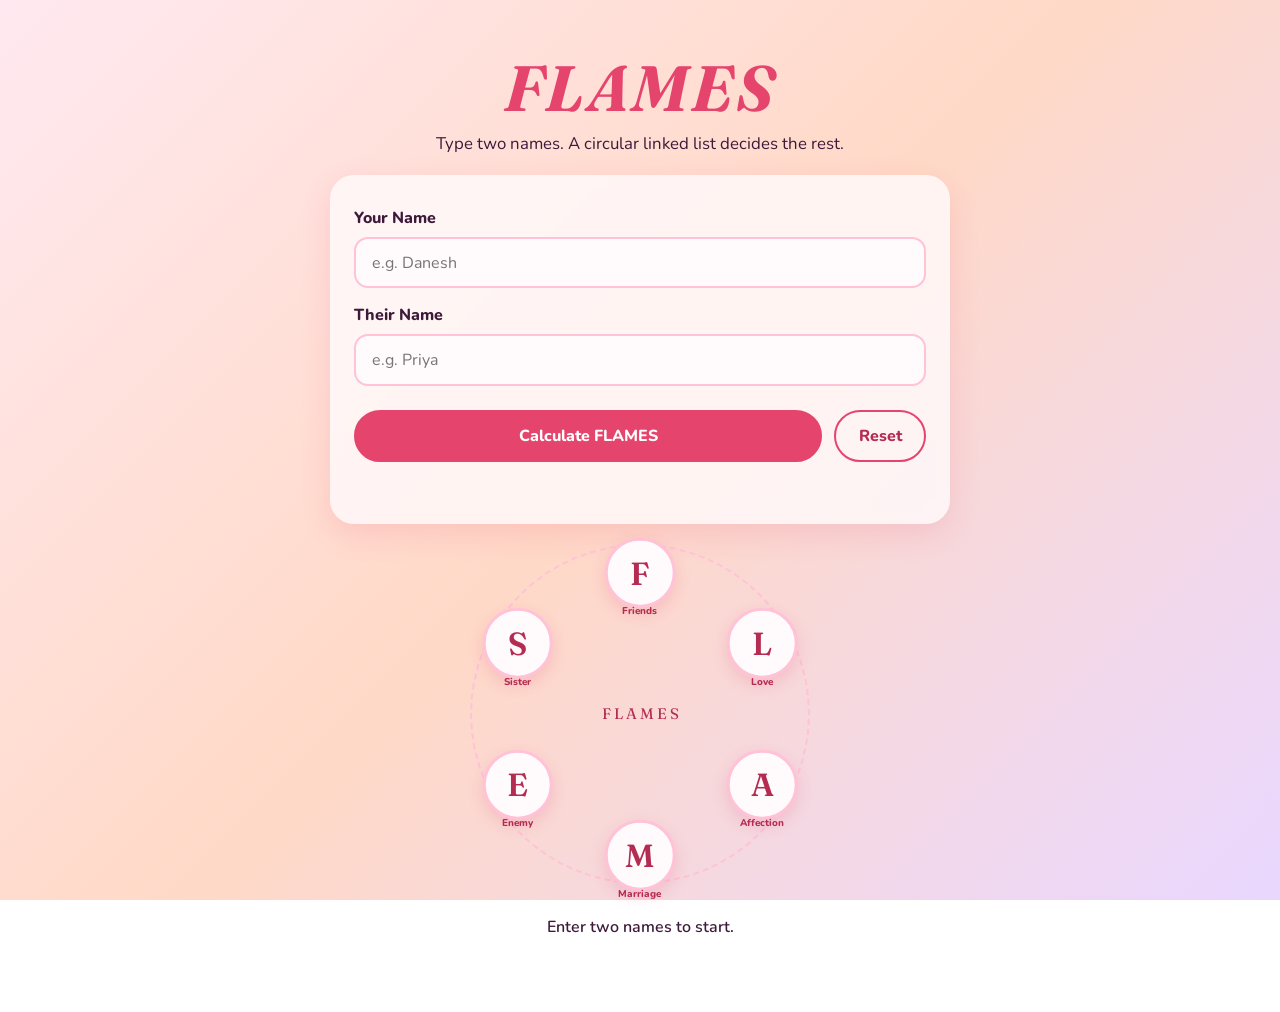
==== index.html @ c9de3b39 "Add FLAMES calculator with CSLL-based Josephus algorithm" ====
<!DOCTYPE html>
<html lang="en">
<head>
  <meta charset="UTF-8" />
  <meta name="viewport" content="width=device-width, initial-scale=1.0" />
  <title>FLAMES – Relationship Calculator</title>
  <link rel="preconnect" href="https://fonts.googleapis.com" />
  <link rel="preconnect" href="https://fonts.gstatic.com" crossorigin />
  <link href="https://fonts.googleapis.com/css2?family=Fraunces:ital,wght@0,600;1,600&family=Nunito:wght@400;600;800&display=swap" rel="stylesheet" />
  <link rel="stylesheet" href="style.css" />
</head>
<body>
  <!-- Floating hearts are injected here by script.js -->
  <div class="hearts" id="hearts" aria-hidden="true"></div>

  <main class="app">
    <header class="title">
      <h1>FLAMES</h1>
      <p>Type two names. A circular linked list decides the rest.</p>
    </header>

    <!-- 1. INPUT FORM -->
    <form class="card form" id="flamesForm" novalidate>
      <label for="name1">Your Name</label>
      <input id="name1" type="text" placeholder="e.g. Danesh" autocomplete="off" maxlength="40" />

      <label for="name2">Their Name</label>
      <input id="name2" type="text" placeholder="e.g. Priya" autocomplete="off" maxlength="40" />

      <div class="buttons">
        <button type="submit" class="btn primary" id="calcBtn">Calculate FLAMES</button>
        <button type="button" class="btn ghost" id="resetBtn">Reset</button>
      </div>
      <!-- Validation messages appear here -->
      <p class="message" id="message" role="alert" aria-live="polite"></p>
    </form>

    <!-- 2. CANCELLATION SUMMARY -->
    <section class="card summary" id="summary" hidden>
      <h2>Letters left after cancelling</h2>
      <p class="chips" id="leftover"></p>
      <p class="count">Elimination number: <strong id="countNum">0</strong></p>
    </section>

    <!-- 3. FLAMES RING (one tile per node of the circular list) -->
    <section class="stage" aria-label="FLAMES elimination">
      <div class="ring" id="ring">
        <div class="ring-center" id="ringCenter">F L A M E S</div>
      </div>
      <p class="log" id="log" aria-live="polite">Enter two names to start.</p>
    </section>

    <!-- 4. RESULT CARD -->
    <section class="card result" id="result" hidden>
      <div class="result-letter" id="resultLetter">F</div>
      <h2 id="resultWord">Friends</h2>
      <p id="resultText"></p>
    </section>
  </main>

  <script src="script.js"></script>
</body>
</html>
---- style.css ----
/* ===== Design tokens ===== */
:root {
  --blush: #ffe9f0;
  --petal: #ffc2d6;
  --rose: #e5446d;
  --rose-dark: #b52c52;
  --plum: #3d1a3a;
  --peach: #ffd9c7;
  --lilac: #e9d7ff;
  --white: #fffafc;
  --font-head: "Fraunces", Georgia, serif;
  --font-body: "Nunito", system-ui, sans-serif;
}
 
* { box-sizing: border-box; margin: 0; padding: 0; }
 
body {
  font-family: var(--font-body);
  color: var(--plum);
  min-height: 100vh;
  background: linear-gradient(135deg, var(--blush), var(--peach) 50%, var(--lilac));
  background-attachment: fixed;
  overflow-x: hidden;
}
 
/* ===== Layout ===== */
.app {
  position: relative;
  z-index: 1;
  width: min(100% - 2rem, 560px);
  margin: 0 auto;
  padding: 2rem 0 3rem;
  display: grid;
  gap: 1.25rem;
}
 
.title { text-align: center; }
.title h1 {
  font-family: var(--font-head);
  font-style: italic;
  font-size: clamp(2.6rem, 10vw, 4rem);
  color: var(--rose);
  letter-spacing: 0.04em;
}
.title p { margin-top: 0.3rem; font-size: 1.05rem; }
 
.card {
  background: rgba(255, 250, 252, 0.8);
  backdrop-filter: blur(6px);
  border-radius: 24px;
  padding: 1.5rem;
  box-shadow: 0 10px 30px rgba(229, 68, 109, 0.15);
}
 
/* ===== Form ===== */
.form { display: grid; gap: 0.5rem; }
.form label { font-weight: 800; margin-top: 0.5rem; }
.form input {
  font: inherit;
  padding: 0.8rem 1rem;
  border: 2px solid var(--petal);
  border-radius: 14px;
  background: var(--white);
  color: var(--plum);
  transition: border-color 0.2s, box-shadow 0.2s;
}
.form input:focus-visible {
  outline: none;
  border-color: var(--rose);
  box-shadow: 0 0 0 4px rgba(229, 68, 109, 0.2);
}
 
.buttons { display: flex; gap: 0.75rem; margin-top: 1rem; flex-wrap: wrap; }
.btn {
  font: inherit;
  font-weight: 800;
  padding: 0.8rem 1.4rem;
  border-radius: 999px;
  border: 2px solid var(--rose);
  cursor: pointer;
  transition: transform 0.15s, background 0.2s;
}
.btn:focus-visible { outline: 3px solid var(--plum); outline-offset: 3px; }
.btn:active { transform: scale(0.96); }
.btn.primary { flex: 1 1 200px; background: var(--rose); color: #fff; }
.btn.primary:hover:not(:disabled) { background: var(--rose-dark); }
.btn.primary:disabled { opacity: 0.6; cursor: wait; }
.btn.ghost { background: transparent; color: var(--rose-dark); }
.btn.ghost:hover { background: var(--petal); }
 
.message { min-height: 1.4em; margin-top: 0.5rem; color: var(--rose-dark); font-weight: 600; }
 
/* ===== Summary ===== */
.summary h2 { font-family: var(--font-head); font-size: 1.2rem; margin-bottom: 0.6rem; }
.chips { display: flex; flex-wrap: wrap; gap: 0.35rem; min-height: 2rem; }
.chip {
  background: var(--petal);
  border-radius: 8px;
  padding: 0.15rem 0.55rem;
  font-weight: 800;
}
.count { margin-top: 0.8rem; }
.count strong { font-size: 1.5rem; color: var(--rose); }
 
/* ===== FLAMES ring =====
   Each tile's left/top is set in script.js so the six
   tiles sit on a circle, just like the circular list. */
.stage { text-align: center; }
.ring {
  position: relative;
  width: min(86vw, 340px);
  aspect-ratio: 1;
  margin: 0 auto;
  border-radius: 50%;
  border: 2px dashed var(--petal);
}
.ring-center {
  position: absolute;
  inset: 32%;
  display: grid;
  place-items: center;
  text-align: center;
  font-family: var(--font-head);
  font-size: 0.95rem;
  color: var(--rose-dark);
}
.ring-center.num { font-size: 2.4rem; }
 
.tile {
  position: absolute;
  width: 21%;
  aspect-ratio: 1;
  transform: translate(-50%, -50%);
  display: grid;
  place-items: center;
  border-radius: 50%;
  background: var(--white);
  border: 3px solid var(--petal);
  font-family: var(--font-head);
  font-size: clamp(1.4rem, 7vw, 2rem);
  font-weight: 600;
  color: var(--rose-dark);
  box-shadow: 0 6px 16px rgba(229, 68, 109, 0.18);
  transition: background 0.4s, color 0.4s, border-color 0.4s, opacity 0.6s, filter 0.6s;
}
.tile small {
  position: absolute;
  bottom: -1.3em;
  font-family: var(--font-body);
  font-size: 0.62rem;
  font-weight: 800;
  white-space: nowrap;
}
.tile.pointing { border-color: var(--rose); animation: pulse 0.5s ease 2; }
.tile.out {
  opacity: 0.3;
  filter: grayscale(1);
  background: #eee;
  border-color: #ccc;
  text-decoration: line-through;
}
.tile.winner {
  background: var(--rose);
  color: #fff;
  border-color: var(--rose-dark);
  animation: glow 1.2s ease-in-out infinite alternate;
  z-index: 2;
}
 
.log { margin-top: 2rem; min-height: 3em; font-weight: 600; }
 
/* ===== Result card ===== */
.result { text-align: center; }
.result:not([hidden]) { animation: pop 0.6s cubic-bezier(0.2, 1.4, 0.4, 1); }
.result-letter {
  width: 5rem; height: 5rem;
  margin: 0 auto 0.6rem;
  display: grid; place-items: center;
  border-radius: 50%;
  background: linear-gradient(135deg, var(--rose), #ff8fab);
  color: #fff;
  font-family: var(--font-head);
  font-size: 2.6rem;
}
.result h2 { font-family: var(--font-head); font-size: 2rem; color: var(--rose); }
.result p { margin-top: 0.4rem; }
 
/* ===== Floating hearts (background) ===== */
.hearts { position: fixed; inset: 0; pointer-events: none; z-index: 0; overflow: hidden; }
.heart {
  position: absolute;
  bottom: -2rem;
  opacity: 0;
  animation: floatUp linear infinite;
}
 
/* ===== Animations ===== */
@keyframes floatUp {
  0%   { transform: translateY(0) rotate(0deg); opacity: 0; }
  10%  { opacity: 0.55; }
  100% { transform: translateY(-110vh) rotate(25deg); opacity: 0; }
}
@keyframes pulse { 50% { transform: translate(-50%, -50%) scale(1.18); } }
@keyframes glow {
  from { box-shadow: 0 0 10px rgba(229, 68, 109, 0.5); }
  to   { box-shadow: 0 0 34px rgba(229, 68, 109, 0.95); }
}
@keyframes pop { from { transform: scale(0.6); opacity: 0; } to { transform: scale(1); opacity: 1; } }
 
/* ===== Responsive ===== */
@media (min-width: 768px) {
  .app { width: min(100% - 4rem, 620px); padding-top: 3rem; }
}
@media (max-width: 380px) {
  .card { padding: 1.1rem; }
  .tile small { display: none; }
}
 
/* Respect people who turn animations off */
@media (prefers-reduced-motion: reduce) {
  *, *::before, *::after { animation-duration: 0.01ms !important; animation-iteration-count: 1 !important; transition-duration: 0.01ms !important; }
  .hearts { display: none; }
}
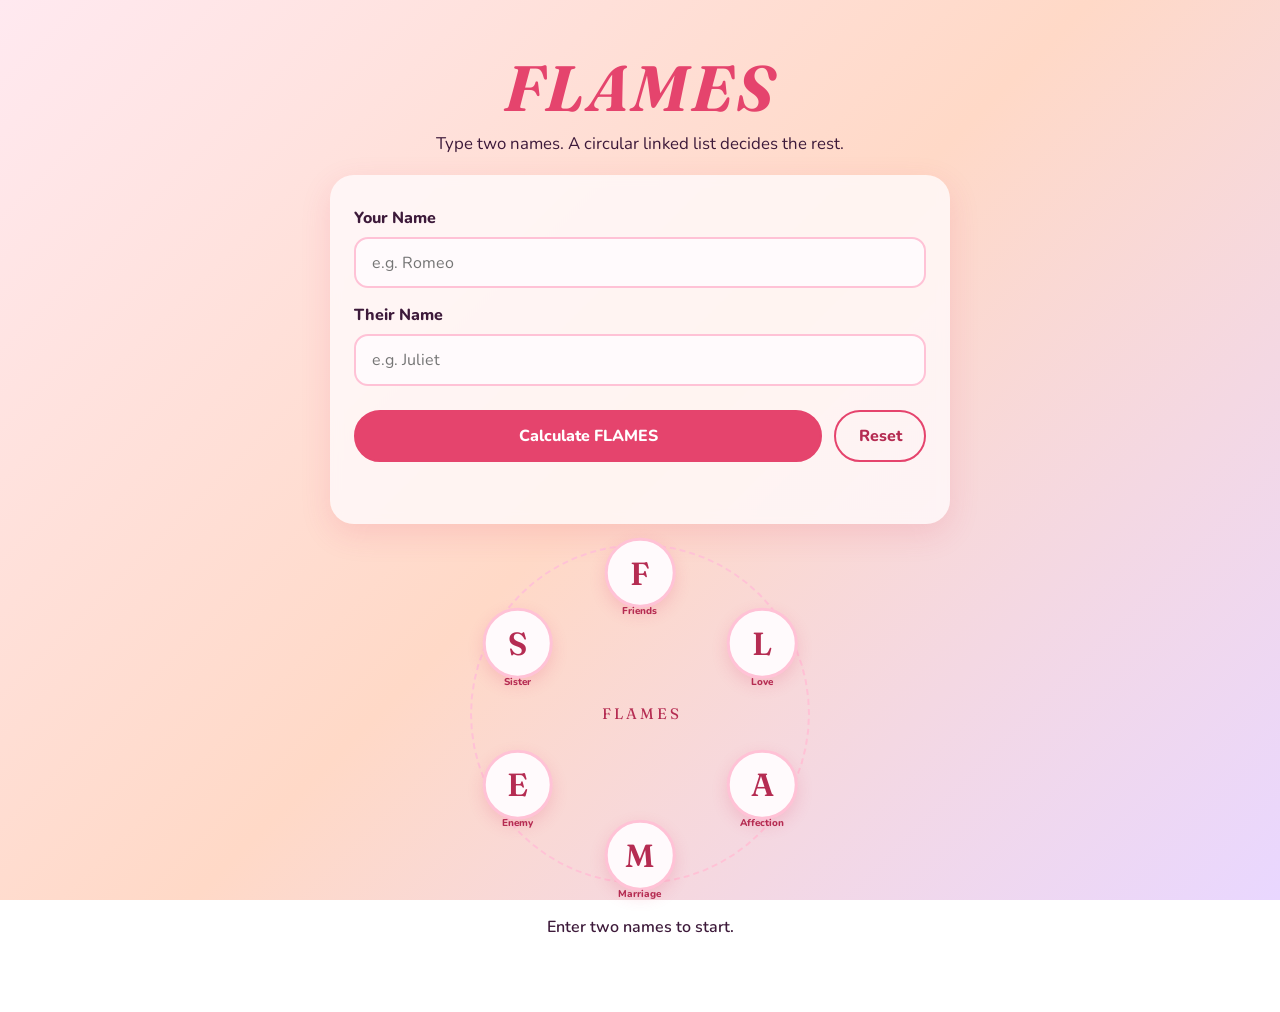
==== commit c5dc2016: "Update labels, subtitle, example names and result descriptions" ====
--- a/index.html
+++ b/index.html
@@ -22,10 +22,10 @@
     <!-- 1. INPUT FORM -->
     <form class="card form" id="flamesForm" novalidate>
       <label for="name1">Your Name</label>
-      <input id="name1" type="text" placeholder="e.g. Danesh" autocomplete="off" maxlength="40" />
+      <input id="name1" type="text" placeholder="e.g. Romeo" autocomplete="off" maxlength="40" />
 
       <label for="name2">Their Name</label>
-      <input id="name2" type="text" placeholder="e.g. Priya" autocomplete="off" maxlength="40" />
+      <input id="name2" type="text" placeholder="e.g. Juliet" autocomplete="off" maxlength="40" />
 
       <div class="buttons">
         <button type="submit" class="btn primary" id="calcBtn">Calculate FLAMES</button>
--- a/style.css
+++ b/style.css
@@ -185,6 +185,11 @@
 }
 .result h2 { font-family: var(--font-head); font-size: 2rem; color: var(--rose); }
 .result p { margin-top: 0.4rem; }
+/* Fade in the relationship name and description when the result appears */
+.result:not([hidden]) h2,
+.result:not([hidden]) p {
+  animation: fadeIn 0.9s ease 0.3s both;
+}
  
 /* ===== Floating hearts (background) ===== */
 .hearts { position: fixed; inset: 0; pointer-events: none; z-index: 0; overflow: hidden; }
@@ -207,7 +212,10 @@
   to   { box-shadow: 0 0 34px rgba(229, 68, 109, 0.95); }
 }
 @keyframes pop { from { transform: scale(0.6); opacity: 0; } to { transform: scale(1); opacity: 1; } }
- 
+ @keyframes fadeIn {
+  from { opacity: 0; transform: translateY(6px); }
+  to   { opacity: 1; transform: none; }
+}
 /* ===== Responsive ===== */
 @media (min-width: 768px) {
   .app { width: min(100% - 4rem, 620px); padding-top: 3rem; }
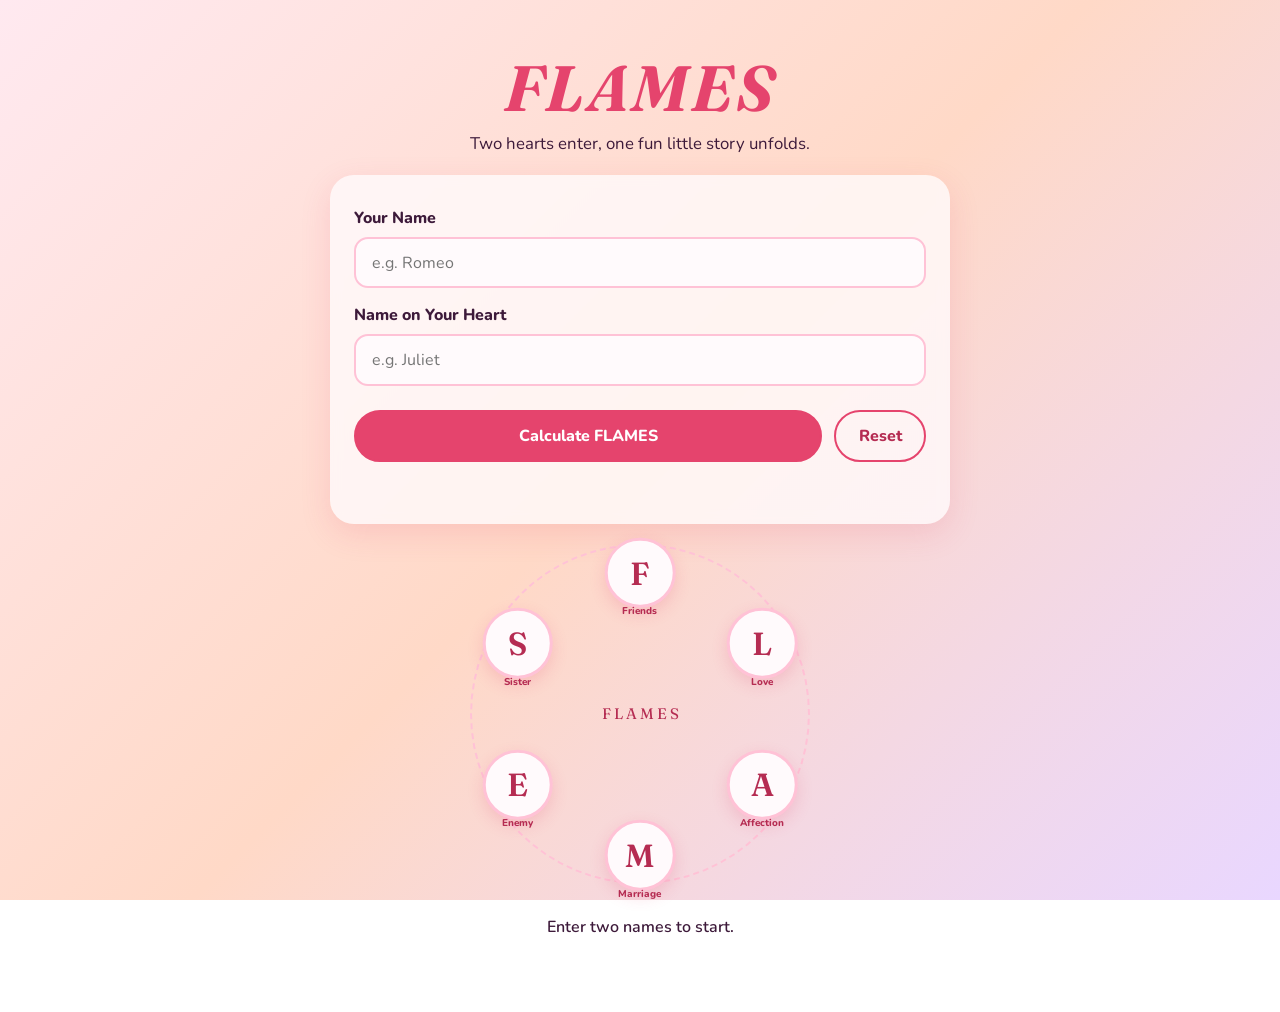
==== commit e91cb768: "Fix subtitle and second input label" ====
--- a/index.html
+++ b/index.html
@@ -16,7 +16,7 @@
   <main class="app">
     <header class="title">
       <h1>FLAMES</h1>
-      <p>Type two names. A circular linked list decides the rest.</p>
+      <p>Two hearts enter, one fun little story unfolds.</p>
     </header>
 
     <!-- 1. INPUT FORM -->
@@ -24,7 +24,7 @@
       <label for="name1">Your Name</label>
       <input id="name1" type="text" placeholder="e.g. Romeo" autocomplete="off" maxlength="40" />
 
-      <label for="name2">Their Name</label>
+      <label for="name2">Name on Your Heart</label>
       <input id="name2" type="text" placeholder="e.g. Juliet" autocomplete="off" maxlength="40" />
 
       <div class="buttons">
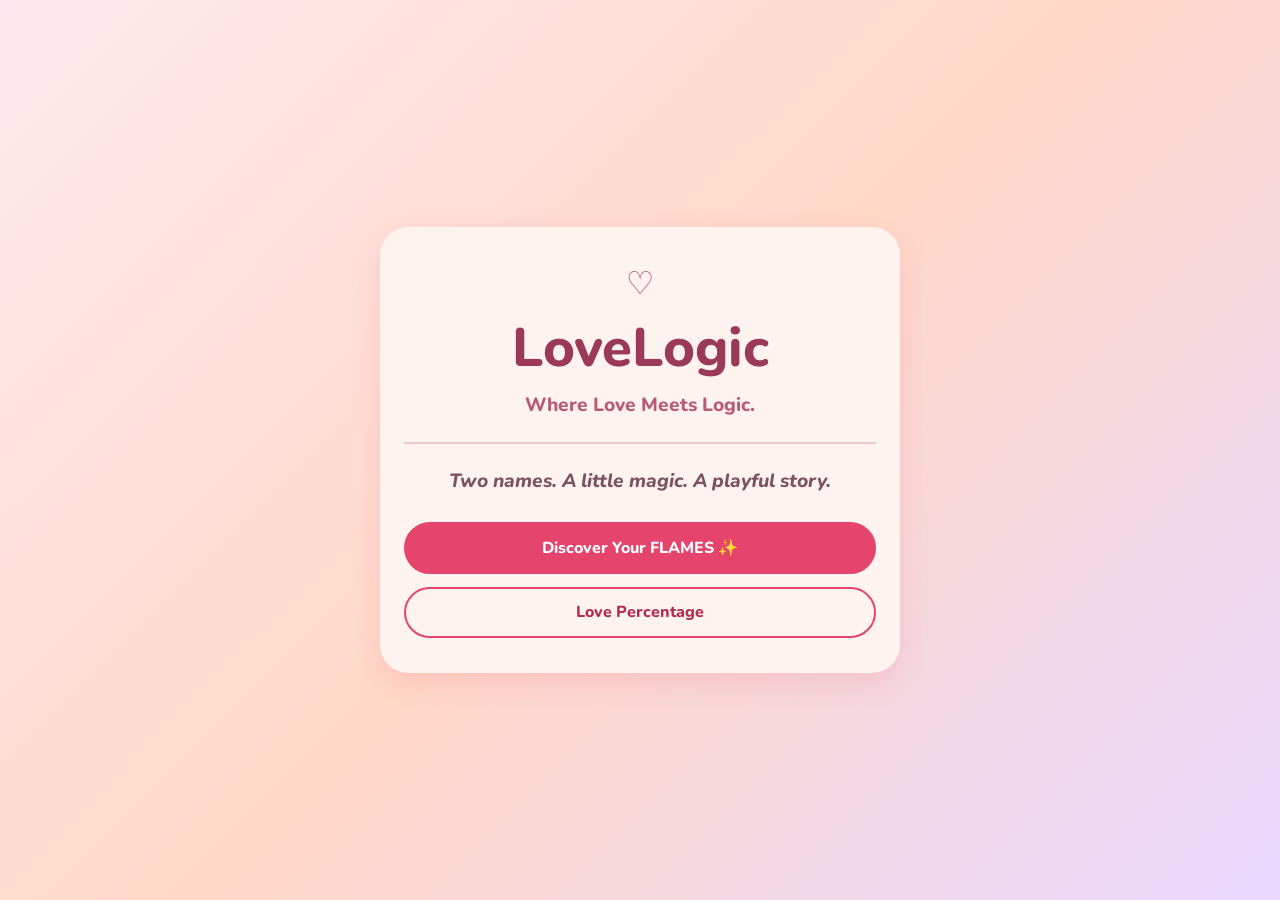
==== commit 269d0fd6: "Add LoveLogic home page, FLAMES page and Love Percentage page" ====
--- a/index.html
+++ b/index.html
@@ -3,61 +3,36 @@
 <head>
   <meta charset="UTF-8" />
   <meta name="viewport" content="width=device-width, initial-scale=1.0" />
-  <title>FLAMES – Relationship Calculator</title>
+  <title>LoveLogic</title>
   <link rel="preconnect" href="https://fonts.googleapis.com" />
   <link rel="preconnect" href="https://fonts.gstatic.com" crossorigin />
-  <link href="https://fonts.googleapis.com/css2?family=Fraunces:ital,wght@0,600;1,600&family=Nunito:wght@400;600;800&display=swap" rel="stylesheet" />
+  <link href="https://fonts.googleapis.com/css2?family=Fraunces:ital,wght@0,600;1,600&family=Nunito:ital,wght@0,400;0,800;1,800&display=swap" rel="stylesheet" />
   <link rel="stylesheet" href="style.css" />
+  <style>
+    .home { min-height: 100vh; display: grid; place-items: center; padding: 1.5rem; }
+    .home-card { width: min(100%, 520px); text-align: center; padding: 2.2rem 1.5rem; border-radius: 28px; background: #fff3f0; box-shadow: 0 10px 30px rgba(229, 68, 109, 0.15); }
+    .home-heart { font-size: 2rem; color: #b85c74; }
+    .home-card h1 { font-family: "Nunito", sans-serif; font-weight: 800; font-size: clamp(2.4rem, 11vw, 3.4rem); color: #9b3a58; font-style: normal; letter-spacing: 0; margin: 0.4rem 0; }
+    .home-sub { font-weight: 800; font-size: 1.2rem; color: #b85c74; }
+    .home-line { border: 0; border-top: 2px solid #ebc9d0; margin: 1.5rem 0; }
+    .home-tag { font-style: italic; font-weight: 800; font-size: 1.2rem; color: #7a5560; }
+    .home-buttons { display: grid; gap: 0.8rem; margin-top: 1.8rem; }
+    .home-buttons a { text-decoration: none; text-align: center; }
+  </style>
 </head>
 <body>
-  <!-- Floating hearts are injected here by script.js -->
-  <div class="hearts" id="hearts" aria-hidden="true"></div>
-
-  <main class="app">
-    <header class="title">
-      <h1>FLAMES</h1>
-      <p>Two hearts enter, one fun little story unfolds.</p>
-    </header>
-
-    <!-- 1. INPUT FORM -->
-    <form class="card form" id="flamesForm" novalidate>
-      <label for="name1">Your Name</label>
-      <input id="name1" type="text" placeholder="e.g. Romeo" autocomplete="off" maxlength="40" />
-
-      <label for="name2">Name on Your Heart</label>
-      <input id="name2" type="text" placeholder="e.g. Juliet" autocomplete="off" maxlength="40" />
-
-      <div class="buttons">
-        <button type="submit" class="btn primary" id="calcBtn">Calculate FLAMES</button>
-        <button type="button" class="btn ghost" id="resetBtn">Reset</button>
+  <main class="home">
+    <section class="home-card">
+      <div class="home-heart">&#9825;</div>
+      <h1>LoveLogic</h1>
+      <p class="home-sub">Where Love Meets Logic.</p>
+      <hr class="home-line" />
+      <p class="home-tag">Two names. A little magic. A playful story.</p>
+      <div class="home-buttons">
+        <a class="btn primary" href="flames.html">Discover Your FLAMES &#10024;</a>
+        <a class="btn ghost" href="percentage.html">Love Percentage</a>
       </div>
-      <!-- Validation messages appear here -->
-      <p class="message" id="message" role="alert" aria-live="polite"></p>
-    </form>
-
-    <!-- 2. CANCELLATION SUMMARY -->
-    <section class="card summary" id="summary" hidden>
-      <h2>Letters left after cancelling</h2>
-      <p class="chips" id="leftover"></p>
-      <p class="count">Elimination number: <strong id="countNum">0</strong></p>
-    </section>
-
-    <!-- 3. FLAMES RING (one tile per node of the circular list) -->
-    <section class="stage" aria-label="FLAMES elimination">
-      <div class="ring" id="ring">
-        <div class="ring-center" id="ringCenter">F L A M E S</div>
-      </div>
-      <p class="log" id="log" aria-live="polite">Enter two names to start.</p>
-    </section>
-
-    <!-- 4. RESULT CARD -->
-    <section class="card result" id="result" hidden>
-      <div class="result-letter" id="resultLetter">F</div>
-      <h2 id="resultWord">Friends</h2>
-      <p id="resultText"></p>
     </section>
   </main>
-
-  <script src="script.js"></script>
 </body>
-</html>
+</html>
--- a/style.css
+++ b/style.css
@@ -231,3 +231,7 @@
   .hearts { display: none; }
 }
  
+
+/* Love number shown in the middle of the FLAMES ring */
+.ring-center.num { font-size: 0.85rem; line-height: 1.3; }
+.ring-center .big { font-size: 2.4rem; color: var(--rose); font-family: var(--font-head); }
